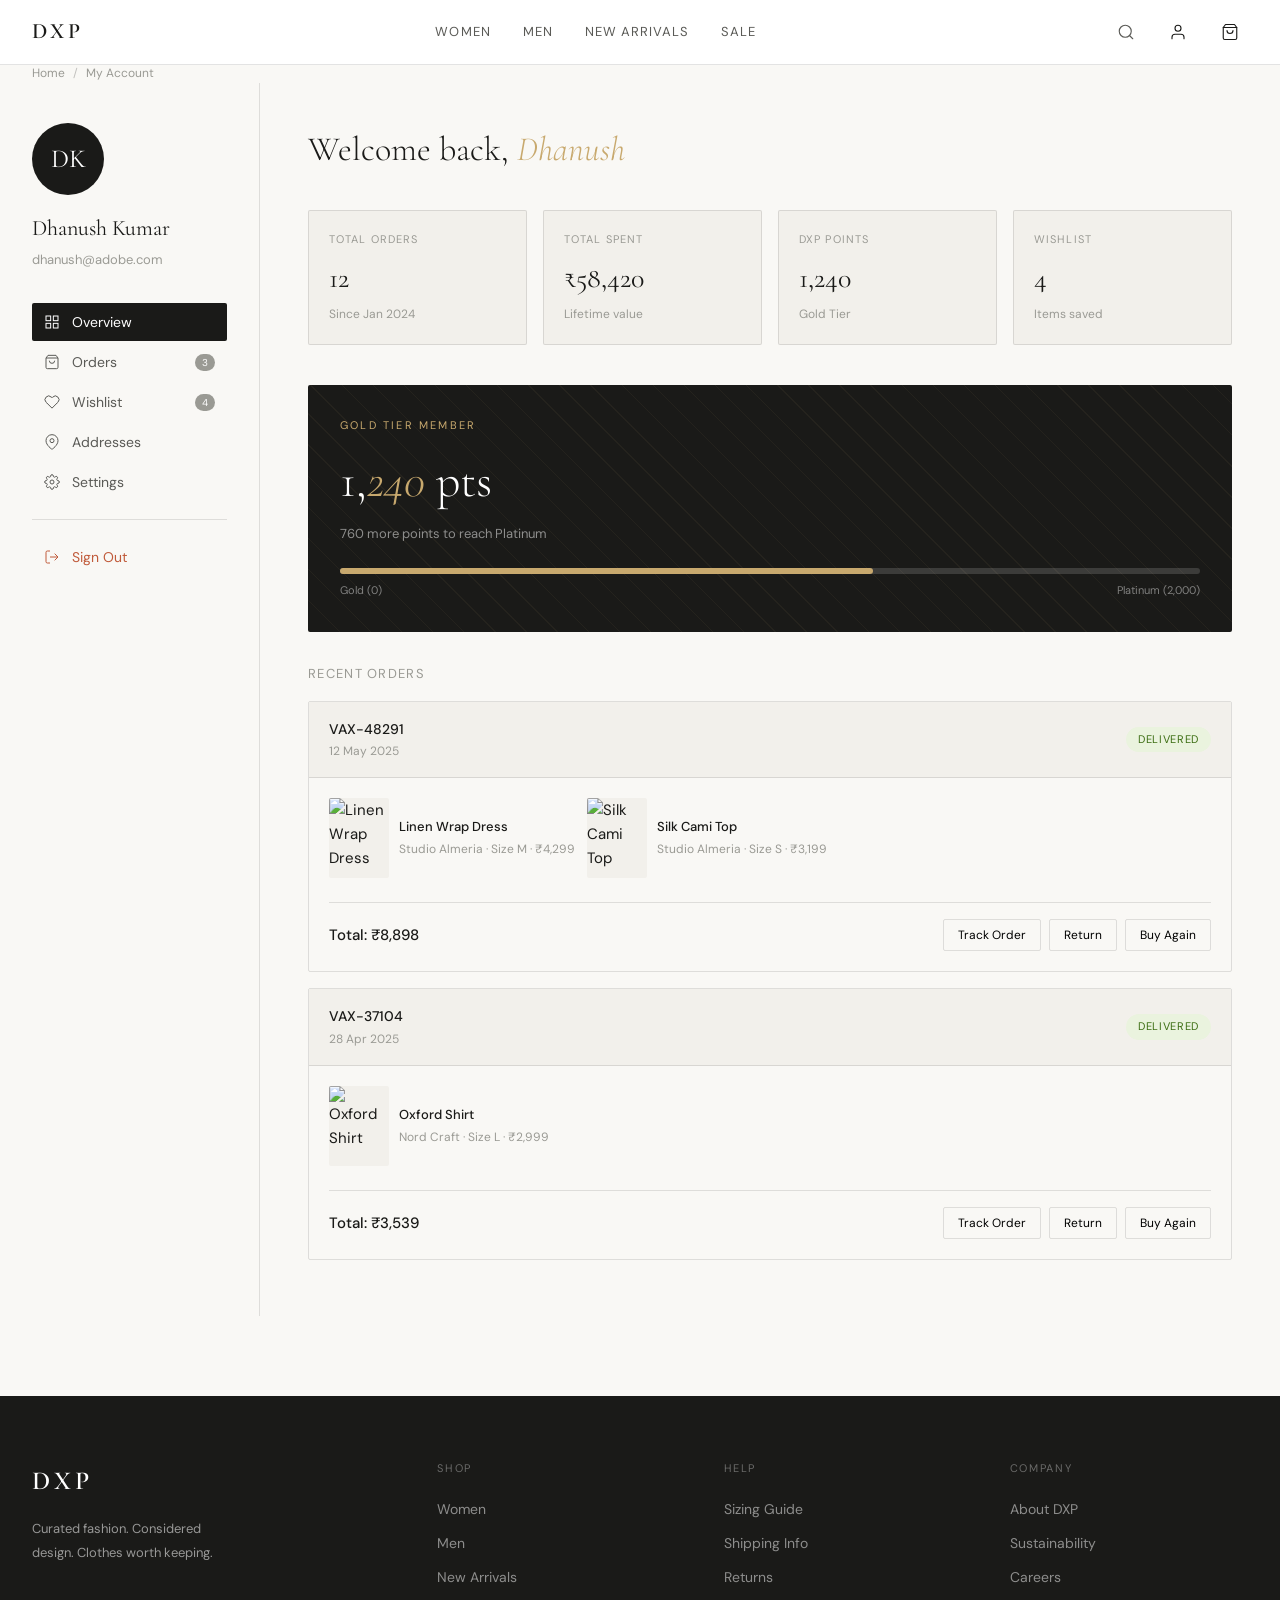
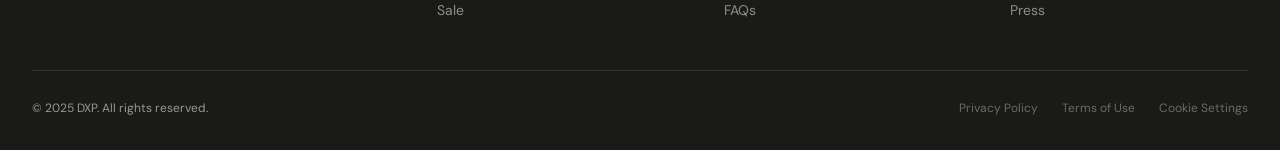
==== account.html @ 45398841 "Initial Commit" ====
<!DOCTYPE html>
<html lang="en">
<head>
  <meta charset="UTF-8">
  <meta name="viewport" content="width=device-width, initial-scale=1.0">
  <title>DXP — My Account</title>
  <link href="https://fonts.googleapis.com/css2?family=Cormorant+Garamond:ital,wght@0,300;0,400;0,600;1,300;1,400&family=DM+Sans:wght@300;400;500&display=swap" rel="stylesheet">
  <link rel="stylesheet" href="css/styles.css">
  <style>
    .account-layout { display: grid; grid-template-columns: 260px 1fr; gap: 0; min-height: calc(100vh - var(--nav-h) - 64px); }

    /* Sidebar */
    .account-sidebar { border-right: 0.5px solid var(--border); padding: 2.5rem 2rem; }
    .profile-avatar  {
      width: 72px; height: 72px; border-radius: 50%;
      background: var(--ink); color: var(--white);
      display: flex; align-items: center; justify-content: center;
      font-family: var(--ff-display); font-size: 26px; font-weight: 400;
      margin-bottom: 1rem;
    }
    .profile-name   { font-family: var(--ff-display); font-size: 22px; font-weight: 400; margin-bottom: 4px; }
    .profile-email  { font-size: 13px; color: var(--ink-mute); margin-bottom: 2rem; }
    .sidebar-nav    { display: flex; flex-direction: column; gap: 2px; }
    .sidebar-item   {
      display: flex; align-items: center; gap: 12px;
      padding: 10px 12px; border-radius: var(--radius);
      font-size: 14px; color: var(--ink-soft);
      cursor: pointer; transition: all 0.15s; border: none; background: none;
      font-family: var(--ff-body); text-align: left; width: 100%;
    }
    .sidebar-item svg { flex-shrink: 0; }
    .sidebar-item:hover  { background: var(--paper-warm); color: var(--ink); }
    .sidebar-item.active { background: var(--ink); color: var(--white); }
    .sidebar-divider { border: none; border-top: 0.5px solid var(--border); margin: 1rem 0; }
    .sidebar-item.danger { color: var(--danger); }
    .sidebar-item.danger:hover { background: #fcebeb; }

    /* Content area */
    .account-content { padding: 2.5rem 3rem; }
    .tab-panel { display: none; }
    .tab-panel.active { display: block; }
    .panel-title { font-family: var(--ff-display); font-size: 34px; font-weight: 300; margin-bottom: 2rem; }

    /* Overview */
    .stats-row { display: grid; grid-template-columns: repeat(4,1fr); gap: 1rem; margin-bottom: 2.5rem; }
    .stat-card { background: var(--paper-warm); border: 0.5px solid var(--border); border-radius: var(--radius); padding: 1.25rem; }
    .stat-label { font-size: 11px; letter-spacing: 0.1em; text-transform: uppercase; color: var(--ink-mute); margin-bottom: 8px; }
    .stat-val   { font-family: var(--ff-display); font-size: 28px; font-weight: 400; }
    .stat-sub   { font-size: 12px; color: var(--ink-mute); margin-top: 4px; }

    .recent-orders-title { font-size: 13px; letter-spacing: 0.1em; text-transform: uppercase; color: var(--ink-mute); margin-bottom: 1rem; }

    /* Orders */
    .order-card { border: 0.5px solid var(--border); border-radius: var(--radius); margin-bottom: 1rem; overflow: hidden; }
    .order-header { display: flex; align-items: center; justify-content: space-between; padding: 1rem 1.25rem; background: var(--paper-warm); border-bottom: 0.5px solid var(--border); }
    .order-num   { font-weight: 500; font-size: 14px; }
    .order-date  { font-size: 12px; color: var(--ink-mute); margin-top: 2px; }
    .order-status { display: inline-block; padding: 4px 12px; border-radius: 20px; font-size: 11px; letter-spacing: 0.06em; text-transform: uppercase; }
    .status-delivered { background: #eaf3de; color: #3b6d11; }
    .status-shipped   { background: #e6f1fb; color: #185fa5; }
    .status-processing{ background: #faeeda; color: #854f0b; }
    .order-body { padding: 1.25rem; }
    .order-items-row { display: flex; gap: 12px; margin-bottom: 1rem; }
    .order-item-img  { width: 60px; aspect-ratio: 3/4; border-radius: var(--radius); overflow: hidden; flex-shrink: 0; background: var(--paper-warm); }
    .order-item-img img { width: 100%; height: 100%; object-fit: cover; }
    .order-item-info { font-size: 13px; }
    .order-item-name { font-weight: 500; margin-bottom: 2px; }
    .order-item-meta { color: var(--ink-mute); font-size: 12px; }
    .order-footer { display: flex; justify-content: space-between; align-items: center; padding-top: 1rem; border-top: 0.5px solid var(--border); }
    .order-total { font-weight: 500; font-size: 15px; }
    .order-actions { display: flex; gap: 8px; }
    .order-action-btn { padding: 7px 14px; border: 0.5px solid var(--border); font-size: 12px; border-radius: var(--radius); font-family: var(--ff-body); cursor: pointer; transition: all 0.15s; background: none; }
    .order-action-btn:hover { background: var(--ink); color: var(--white); border-color: var(--ink); }

    /* Wishlist */
    .wishlist-grid { display: grid; grid-template-columns: repeat(3,1fr); gap: 1.25rem; }
    .wishlist-empty { text-align: center; padding: 4rem 0; }
    .wishlist-empty-title { font-family: var(--ff-display); font-size: 28px; font-weight: 300; margin-bottom: 0.75rem; }
    .wishlist-empty-sub   { font-size: 14px; color: var(--ink-mute); margin-bottom: 2rem; }
    .wishlist-item { position: relative; }
    .wishlist-remove { position: absolute; top: 10px; right: 10px; z-index: 3; width: 28px; height: 28px; background: var(--white); border: 0.5px solid var(--border); border-radius: 50%; display: flex; align-items: center; justify-content: center; cursor: pointer; font-size: 12px; color: var(--ink-mute); transition: all 0.15s; }
    .wishlist-remove:hover { background: var(--danger); color: var(--white); border-color: var(--danger); }

    /* Addresses */
    .addresses-grid { display: grid; grid-template-columns: repeat(2,1fr); gap: 1rem; }
    .address-card { border: 0.5px solid var(--border); border-radius: var(--radius); padding: 1.25rem; position: relative; }
    .address-card.default { border-color: var(--accent); }
    .address-default-badge { position: absolute; top: 12px; right: 12px; background: var(--accent); color: var(--white); font-size: 10px; letter-spacing: 0.08em; text-transform: uppercase; padding: 3px 10px; border-radius: 20px; }
    .address-name { font-weight: 500; margin-bottom: 4px; }
    .address-lines { font-size: 14px; color: var(--ink-soft); line-height: 1.7; }
    .address-actions { display: flex; gap: 8px; margin-top: 1rem; }
    .address-btn { padding: 6px 14px; border: 0.5px solid var(--border); font-size: 12px; border-radius: var(--radius); font-family: var(--ff-body); cursor: pointer; background: none; transition: all 0.15s; }
    .address-btn:hover { background: var(--ink); color: var(--white); border-color: var(--ink); }
    .add-address-card { border: 0.5px dashed var(--border-strong); border-radius: var(--radius); padding: 1.25rem; display: flex; flex-direction: column; align-items: center; justify-content: center; gap: 8px; cursor: pointer; min-height: 140px; transition: all 0.15s; color: var(--ink-mute); }
    .add-address-card:hover { border-color: var(--accent); color: var(--accent); background: rgba(200,169,110,0.04); }
    .add-address-card svg { font-size: 24px; }
    .add-address-label { font-size: 13px; }

    /* Settings */
    .settings-section { margin-bottom: 2.5rem; }
    .settings-section-title { font-size: 13px; letter-spacing: 0.1em; text-transform: uppercase; color: var(--ink-mute); margin-bottom: 1.25rem; padding-bottom: 0.75rem; border-bottom: 0.5px solid var(--border); }
    .settings-row { display: flex; justify-content: space-between; align-items: center; padding: 0.875rem 0; border-bottom: 0.5px solid var(--border); }
    .settings-row:last-child { border-bottom: none; }
    .settings-label { font-size: 14px; }
    .settings-sub   { font-size: 12px; color: var(--ink-mute); margin-top: 2px; }
    .toggle-switch  { position: relative; width: 40px; height: 22px; flex-shrink: 0; }
    .toggle-switch input { opacity: 0; width: 0; height: 0; }
    .toggle-slider {
      position: absolute; cursor: pointer; inset: 0;
      background: var(--border-strong); border-radius: 22px; transition: 0.2s;
    }
    .toggle-slider::before {
      content: ''; position: absolute;
      height: 16px; width: 16px; left: 3px; bottom: 3px;
      background: var(--white); border-radius: 50%; transition: 0.2s;
    }
    .toggle-switch input:checked + .toggle-slider { background: var(--accent); }
    .toggle-switch input:checked + .toggle-slider::before { transform: translateX(18px); }
    .settings-edit-btn { padding: 6px 14px; border: 0.5px solid var(--border); font-size: 12px; border-radius: var(--radius); cursor: pointer; font-family: var(--ff-body); background: none; transition: all 0.15s; }
    .settings-edit-btn:hover { border-color: var(--ink); background: var(--ink); color: var(--white); }

    /* Loyalty */
    .loyalty-card {
      background: var(--ink); color: var(--white);
      border-radius: var(--radius); padding: 2rem;
      margin-bottom: 2rem; position: relative; overflow: hidden;
    }
    .loyalty-pattern {
      position: absolute; inset: 0;
      background-image: repeating-linear-gradient(45deg, rgba(200,169,110,0.06) 0px, rgba(200,169,110,0.06) 1px, transparent 1px, transparent 22px);
    }
    .loyalty-content { position: relative; z-index: 1; }
    .loyalty-tier    { font-size: 11px; letter-spacing: 0.2em; text-transform: uppercase; color: var(--accent); margin-bottom: 0.5rem; }
    .loyalty-points  { font-family: var(--ff-display); font-size: 48px; font-weight: 300; margin-bottom: 4px; }
    .loyalty-points em { font-style: italic; color: var(--accent); }
    .loyalty-sub     { font-size: 13px; color: rgba(255,255,255,0.5); margin-bottom: 1.5rem; }
    .loyalty-bar-wrap { background: rgba(255,255,255,0.15); border-radius: 4px; height: 6px; margin-bottom: 8px; }
    .loyalty-bar     { background: var(--accent); border-radius: 4px; height: 6px; width: 62%; }
    .loyalty-bar-label { display: flex; justify-content: space-between; font-size: 11px; color: rgba(255,255,255,0.45); }
  </style>
  <!-- ADOBE LAUNCH EMBED
  <script src="https://assets.adobedtm.com/YOUR_PROPERTY_ID/launch-EN_XXXXX.min.js" async></script>
  -->
</head>
<body>
<div id="vaux-nav"></div>

<div class="breadcrumb container">
  <a href="index.html">Home</a>
  <span class="sep">/</span>
  <span>My Account</span>
</div>

<div class="account-layout">

  <!-- SIDEBAR -->
  <aside class="account-sidebar">
    <div class="profile-avatar" id="avatar-initials">DK</div>
    <p class="profile-name" id="sidebar-name">Dhanush Kumar</p>
    <p class="profile-email" id="sidebar-email">dhanush@adobe.com</p>

    <nav class="sidebar-nav">
      <button class="sidebar-item active" onclick="switchTab('overview',this)">
        <svg width="16" height="16" viewBox="0 0 24 24" fill="none" stroke="currentColor" stroke-width="1.5"><rect x="3" y="3" width="7" height="7"/><rect x="14" y="3" width="7" height="7"/><rect x="3" y="14" width="7" height="7"/><rect x="14" y="14" width="7" height="7"/></svg>
        Overview
      </button>
      <button class="sidebar-item" onclick="switchTab('orders',this)">
        <svg width="16" height="16" viewBox="0 0 24 24" fill="none" stroke="currentColor" stroke-width="1.5"><path d="M6 2 3 6v14a2 2 0 0 0 2 2h14a2 2 0 0 0 2-2V6l-3-4z"/><line x1="3" y1="6" x2="21" y2="6"/><path d="M16 10a4 4 0 0 1-8 0"/></svg>
        Orders
        <span style="margin-left:auto;background:var(--ink-mute);color:var(--white);font-size:10px;padding:2px 7px;border-radius:10px" id="order-badge">3</span>
      </button>
      <button class="sidebar-item" onclick="switchTab('wishlist',this)">
        <svg width="16" height="16" viewBox="0 0 24 24" fill="none" stroke="currentColor" stroke-width="1.5"><path d="M20.84 4.61a5.5 5.5 0 0 0-7.78 0L12 5.67l-1.06-1.06a5.5 5.5 0 0 0-7.78 7.78l1.06 1.06L12 21.23l7.78-7.78 1.06-1.06a5.5 5.5 0 0 0 0-7.78z"/></svg>
        Wishlist
        <span style="margin-left:auto;background:var(--ink-mute);color:var(--white);font-size:10px;padding:2px 7px;border-radius:10px">4</span>
      </button>
      <button class="sidebar-item" onclick="switchTab('addresses',this)">
        <svg width="16" height="16" viewBox="0 0 24 24" fill="none" stroke="currentColor" stroke-width="1.5"><path d="M21 10c0 7-9 13-9 13s-9-6-9-13a9 9 0 0 1 18 0z"/><circle cx="12" cy="10" r="3"/></svg>
        Addresses
      </button>
      <button class="sidebar-item" onclick="switchTab('settings',this)">
        <svg width="16" height="16" viewBox="0 0 24 24" fill="none" stroke="currentColor" stroke-width="1.5"><circle cx="12" cy="12" r="3"/><path d="M19.4 15a1.65 1.65 0 0 0 .33 1.82l.06.06a2 2 0 0 1-2.83 2.83l-.06-.06a1.65 1.65 0 0 0-1.82-.33 1.65 1.65 0 0 0-1 1.51V21a2 2 0 0 1-4 0v-.09A1.65 1.65 0 0 0 9 19.4a1.65 1.65 0 0 0-1.82.33l-.06.06a2 2 0 0 1-2.83-2.83l.06-.06A1.65 1.65 0 0 0 4.68 15a1.65 1.65 0 0 0-1.51-1H3a2 2 0 0 1 0-4h.09A1.65 1.65 0 0 0 4.6 9a1.65 1.65 0 0 0-.33-1.82l-.06-.06a2 2 0 0 1 2.83-2.83l.06.06A1.65 1.65 0 0 0 9 4.68a1.65 1.65 0 0 0 1-1.51V3a2 2 0 0 1 4 0v.09a1.65 1.65 0 0 0 1 1.51 1.65 1.65 0 0 0 1.82-.33l.06-.06a2 2 0 0 1 2.83 2.83l-.06.06A1.65 1.65 0 0 0 19.4 9a1.65 1.65 0 0 0 1.51 1H21a2 2 0 0 1 0 4h-.09a1.65 1.65 0 0 0-1.51 1z"/></svg>
        Settings
      </button>
      <hr class="sidebar-divider">
      <button class="sidebar-item danger" onclick="showToast('Signed out successfully')">
        <svg width="16" height="16" viewBox="0 0 24 24" fill="none" stroke="currentColor" stroke-width="1.5"><path d="M9 21H5a2 2 0 0 1-2-2V5a2 2 0 0 1 2-2h4"/><polyline points="16 17 21 12 16 7"/><line x1="21" y1="12" x2="9" y2="12"/></svg>
        Sign Out
      </button>
    </nav>
  </aside>

  <!-- CONTENT -->
  <div class="account-content">

    <!-- OVERVIEW TAB -->
    <div class="tab-panel active" id="tab-overview">
      <h1 class="panel-title">Welcome back, <em style="font-style:italic;color:var(--accent)">Dhanush</em></h1>

      <div class="stats-row">
        <div class="stat-card">
          <p class="stat-label">Total Orders</p>
          <p class="stat-val">12</p>
          <p class="stat-sub">Since Jan 2024</p>
        </div>
        <div class="stat-card">
          <p class="stat-label">Total Spent</p>
          <p class="stat-val">₹58,420</p>
          <p class="stat-sub">Lifetime value</p>
        </div>
        <div class="stat-card">
          <p class="stat-label">DXP Points</p>
          <p class="stat-val">1,240</p>
          <p class="stat-sub">Gold Tier</p>
        </div>
        <div class="stat-card">
          <p class="stat-label">Wishlist</p>
          <p class="stat-val">4</p>
          <p class="stat-sub">Items saved</p>
        </div>
      </div>

      <!-- Loyalty card -->
      <div class="loyalty-card">
        <div class="loyalty-pattern"></div>
        <div class="loyalty-content">
          <p class="loyalty-tier">Gold Tier Member</p>
          <p class="loyalty-points">1,<em>240</em> pts</p>
          <p class="loyalty-sub">760 more points to reach Platinum</p>
          <div class="loyalty-bar-wrap"><div class="loyalty-bar"></div></div>
          <div class="loyalty-bar-label"><span>Gold (0)</span><span>Platinum (2,000)</span></div>
        </div>
      </div>

      <!-- Recent orders -->
      <p class="recent-orders-title">Recent Orders</p>
      <div id="overview-orders"></div>
    </div>

    <!-- ORDERS TAB -->
    <div class="tab-panel" id="tab-orders">
      <h1 class="panel-title">My Orders</h1>
      <div id="all-orders"></div>
    </div>

    <!-- WISHLIST TAB -->
    <div class="tab-panel" id="tab-wishlist">
      <h1 class="panel-title">Wishlist</h1>
      <div class="wishlist-grid" id="wishlist-grid"></div>
    </div>

    <!-- ADDRESSES TAB -->
    <div class="tab-panel" id="tab-addresses">
      <h1 class="panel-title">Saved Addresses</h1>
      <div class="addresses-grid">
        <div class="address-card default">
          <span class="address-default-badge">Default</span>
          <p class="address-name">Dhanush Kumar</p>
          <p class="address-lines">Flat 204, Prestige Elysian<br>Bannerghatta Road<br>Bengaluru, Karnataka 560076<br>+91 98765 43210</p>
          <div class="address-actions">
            <button class="address-btn">Edit</button>
            <button class="address-btn">Remove</button>
          </div>
        </div>
        <div class="address-card">
          <p class="address-name">Office — Adobe</p>
          <p class="address-lines">Adobe India Pvt Ltd<br>Prestige Ferns Galaxy<br>Whitefield, Bengaluru 560066<br>+91 98765 43210</p>
          <div class="address-actions">
            <button class="address-btn">Edit</button>
            <button class="address-btn">Set as Default</button>
          </div>
        </div>
        <div class="add-address-card" onclick="showToast('Add address coming soon')">
          <svg width="24" height="24" viewBox="0 0 24 24" fill="none" stroke="currentColor" stroke-width="1.5"><circle cx="12" cy="12" r="10"/><line x1="12" y1="8" x2="12" y2="16"/><line x1="8" y1="12" x2="16" y2="12"/></svg>
          <span class="add-address-label">Add New Address</span>
        </div>
      </div>
    </div>

    <!-- SETTINGS TAB -->
    <div class="tab-panel" id="tab-settings">
      <h1 class="panel-title">Account Settings</h1>

      <div class="settings-section">
        <p class="settings-section-title">Personal Information</p>
        <div style="display:grid;grid-template-columns:1fr 1fr;gap:1rem;margin-bottom:1rem">
          <div class="form-group">
            <label class="form-label">First Name</label>
            <input type="text" class="form-input" value="Dhanush">
          </div>
          <div class="form-group">
            <label class="form-label">Last Name</label>
            <input type="text" class="form-input" value="Kumar">
          </div>
          <div class="form-group">
            <label class="form-label">Email</label>
            <input type="email" class="form-input" value="dhanush@adobe.com">
          </div>
          <div class="form-group">
            <label class="form-label">Phone</label>
            <input type="tel" class="form-input" value="+91 98765 43210">
          </div>
        </div>
        <button class="btn-primary" onclick="showToast('Profile updated successfully')">Save Changes</button>
      </div>

      <div class="settings-section">
        <p class="settings-section-title">Password</p>
        <div style="display:grid;grid-template-columns:1fr 1fr;gap:1rem;margin-bottom:1rem">
          <div class="form-group">
            <label class="form-label">Current Password</label>
            <input type="password" class="form-input" placeholder="&bull;&bull;&bull;&bull;&bull;&bull;&bull;&bull;">
          </div>
          <div></div>
          <div class="form-group">
            <label class="form-label">New Password</label>
            <input type="password" class="form-input" placeholder="&bull;&bull;&bull;&bull;&bull;&bull;&bull;&bull;">
          </div>
          <div class="form-group">
            <label class="form-label">Confirm New Password</label>
            <input type="password" class="form-input" placeholder="&bull;&bull;&bull;&bull;&bull;&bull;&bull;&bull;">
          </div>
        </div>
        <button class="btn-outline" onclick="showToast('Password updated')">Update Password</button>
      </div>

      <div class="settings-section">
        <p class="settings-section-title">Notifications</p>
        <div class="settings-row">
          <div>
            <p class="settings-label">Order updates</p>
            <p class="settings-sub">Shipping, delivery, and return notifications</p>
          </div>
          <label class="toggle-switch"><input type="checkbox" checked><span class="toggle-slider"></span></label>
        </div>
        <div class="settings-row">
          <div>
            <p class="settings-label">New arrivals</p>
            <p class="settings-sub">Be first to know about new collections</p>
          </div>
          <label class="toggle-switch"><input type="checkbox" checked><span class="toggle-slider"></span></label>
        </div>
        <div class="settings-row">
          <div>
            <p class="settings-label">Sale alerts</p>
            <p class="settings-sub">Exclusive member discounts and flash sales</p>
          </div>
          <label class="toggle-switch"><input type="checkbox"><span class="toggle-slider"></span></label>
        </div>
        <div class="settings-row">
          <div>
            <p class="settings-label">Wishlist price drops</p>
            <p class="settings-sub">Get notified when a saved item goes on sale</p>
          </div>
          <label class="toggle-switch"><input type="checkbox" checked><span class="toggle-slider"></span></label>
        </div>
        <div class="settings-row">
          <div>
            <p class="settings-label">Marketing emails</p>
            <p class="settings-sub">Style guides, lookbooks, and editorial content</p>
          </div>
          <label class="toggle-switch"><input type="checkbox"><span class="toggle-slider"></span></label>
        </div>
      </div>

      <div class="settings-section">
        <p class="settings-section-title">Preferences</p>
        <div class="settings-row">
          <div>
            <p class="settings-label">Default size</p>
            <p class="settings-sub">Pre-select your size on product pages</p>
          </div>
          <select class="form-select" style="width:auto;padding:7px 12px">
            <option>M</option><option>XS</option><option>S</option><option>L</option><option>XL</option>
          </select>
        </div>
        <div class="settings-row">
          <div>
            <p class="settings-label">Currency</p>
            <p class="settings-sub">Prices displayed in</p>
          </div>
          <select class="form-select" style="width:auto;padding:7px 12px">
            <option>INR (₹)</option><option>USD ($)</option><option>EUR (&euro;)</option>
          </select>
        </div>
      </div>

      <div class="settings-section">
        <p class="settings-section-title" style="color:var(--danger);border-color:rgba(192,90,58,0.2)">Danger Zone</p>
        <div class="settings-row">
          <div>
            <p class="settings-label">Delete Account</p>
            <p class="settings-sub">Permanently remove your account and all data</p>
          </div>
          <button class="settings-edit-btn" style="border-color:var(--danger);color:var(--danger)" onclick="showToast('Please contact support to delete your account')">Delete</button>
        </div>
      </div>
    </div>

  </div>
</div>

<div id="vaux-footer"></div>
<div id="vaux-toast"></div>

<script src="js/data.js"></script>
<script src="js/nav.js"></script>
<script src="js/footer.js"></script>
<script src="js/analytics.js"></script>
<script>
  VAUX.nav.init('');
  VAUX.footer.init();

  // Sample orders data
  var ORDERS = [
    {
      id: 'VAX-48291', date: '12 May 2025', status: 'Delivered',
      items: [
        { name: 'Linen Wrap Dress', brand: 'Studio Almeria', size: 'M', image: VAUX.PRODUCTS[0].image, price: 4299 },
        { name: 'Silk Cami Top',    brand: 'Studio Almeria', size: 'S', image: VAUX.PRODUCTS[3].image, price: 3199 }
      ],
      total: 8898
    },
    {
      id: 'VAX-37104', date: '28 Apr 2025', status: 'Delivered',
      items: [
        { name: 'Oxford Shirt', brand: 'Nord Craft', size: 'L', image: VAUX.PRODUCTS[5].image, price: 2999 }
      ],
      total: 3539
    },
    {
      id: 'VAX-29836', date: '5 Apr 2025', status: 'Delivered',
      items: [
        { name: 'Merino Turtleneck', brand: 'Woolen & Co', size: 'M', image: VAUX.PRODUCTS[6].image, price: 5499 },
        { name: 'Slim Chino',        brand: 'Nord Craft',  size: '32', image: VAUX.PRODUCTS[4].image, price: 3499 }
      ],
      total: 10588
    }
  ];

  function orderCardHTML(order) {
    var statusClass = order.status === 'Delivered' ? 'status-delivered' : order.status === 'Shipped' ? 'status-shipped' : 'status-processing';
    return `<div class="order-card">
      <div class="order-header">
        <div>
          <p class="order-num">${order.id}</p>
          <p class="order-date">${order.date}</p>
        </div>
        <span class="order-status ${statusClass}">${order.status}</span>
      </div>
      <div class="order-body">
        <div class="order-items-row">
          ${order.items.map(function(item) {
            return `<div style="display:flex;gap:10px;align-items:center;margin-bottom:8px">
              <div class="order-item-img"><img src="${item.image}" alt="${item.name}"></div>
              <div class="order-item-info">
                <p class="order-item-name">${item.name}</p>
                <p class="order-item-meta">${item.brand} &middot; Size ${item.size} &middot; ${VAUX.fmt(item.price)}</p>
              </div>
            </div>`;
          }).join('')}
        </div>
        <div class="order-footer">
          <span class="order-total">Total: ${VAUX.fmt(order.total)}</span>
          <div class="order-actions">
            <button class="order-action-btn">Track Order</button>
            <button class="order-action-btn" onclick="showToast('Return requested for ${order.id}')">Return</button>
            <button class="order-action-btn" onclick="window.location.href='plp.html?cat=All'">Buy Again</button>
          </div>
        </div>
      </div>
    </div>`;
  }

  // Render overview orders (latest 2)
  document.getElementById('overview-orders').innerHTML = ORDERS.slice(0,2).map(orderCardHTML).join('');
  // Render all orders
  document.getElementById('all-orders').innerHTML = ORDERS.map(orderCardHTML).join('');

  // Wishlist - use first 4 products
  var wishlistProducts = VAUX.PRODUCTS.slice(0,4);
  document.getElementById('wishlist-grid').innerHTML = wishlistProducts.map(function(p) {
    return `<div class="wishlist-item product-card">
      <div class="product-img-wrap" onclick="window.location.href='pdp.html?id=${p.id}'">
        <img src="${p.image}" alt="${p.name}" loading="lazy">
        ${p.tag ? `<span class="product-tag ${p.tag.toLowerCase()}">${p.tag}</span>` : ''}
        <div class="product-actions">
          <button class="product-action-btn" onclick="event.stopPropagation();VAUX.addToCart(${p.id},'M','Default',1);showToast('${p.name} added to bag')">Add to Bag</button>
        </div>
        <button class="wishlist-remove" onclick="event.stopPropagation();showToast('Removed from wishlist')">&#10005;</button>
      </div>
      <p class="product-brand">${p.brand}</p>
      <p class="product-name">${p.name}</p>
      <p class="product-price">${p.oldPrice ? '<span class="old">'+VAUX.fmt(p.oldPrice)+'</span><span class="sale">'+VAUX.fmt(p.price)+'</span>' : VAUX.fmt(p.price)}</p>
    </div>`;
  }).join('');

  function switchTab(tab, el) {
    document.querySelectorAll('.tab-panel').forEach(function(p) { p.classList.remove('active'); });
    document.querySelectorAll('.sidebar-item').forEach(function(b) { b.classList.remove('active'); });
    document.getElementById('tab-' + tab).classList.add('active');
    el.classList.add('active');
  }

  function showToast(msg) {
    var t = document.getElementById('vaux-toast');
    t.textContent = msg; t.classList.add('show');
    setTimeout(function() { t.classList.remove('show'); }, 2600);
  }

  // ACDL: page view
  VAUX.analytics.pageView({ pageName: 'dxp:account', pageType: 'account', siteSectionL1: 'account', channel: 'ecommerce' });
</script>
</body>
</html>
---- css/styles.css ----
*, *::before, *::after { box-sizing: border-box; margin: 0; padding: 0; }

:root {
  --ink:          #1a1a18;
  --ink-soft:     #5a5a56;
  --ink-mute:     #9a9a94;
  --paper:        #f9f8f5;
  --paper-warm:   #f2f0eb;
  --white:        #ffffff;
  --accent:       #c8a96e;
  --accent-dark:  #9e7f45;
  --success:      #3b6d11;
  --danger:       #c05a3a;
  --border:       rgba(26,26,24,0.12);
  --border-strong:rgba(26,26,24,0.25);
  --nav-h:        64px;
  --radius:       2px;
  --ff-display:   'Cormorant Garamond', Georgia, serif;
  --ff-body:      'DM Sans', system-ui, sans-serif;
}

html  { scroll-behavior: smooth; }
body  { font-family: var(--ff-body); background: var(--paper); color: var(--ink); font-size: 15px; line-height: 1.6; padding-top: var(--nav-h); }
a     { color: inherit; text-decoration: none; }
img   { display: block; width: 100%; height: 100%; object-fit: cover; }
button { cursor: pointer; font-family: var(--ff-body); border: none; background: none; }

/* NAV */
#vaux-nav { position: fixed; top: 0; left: 0; right: 0; z-index: 200; background: var(--white); border-bottom: 0.5px solid var(--border); }
.nav-inner { display: flex; align-items: center; justify-content: space-between; height: var(--nav-h); padding: 0 2rem; }
.nav-logo { font-family: var(--ff-display); font-size: 22px; font-weight: 600; letter-spacing: 0.18em; color: var(--ink); }
.nav-links { display: flex; gap: 2rem; }
.nav-links a { font-size: 13px; letter-spacing: 0.08em; text-transform: uppercase; color: var(--ink-soft); transition: color 0.2s; }
.nav-links a:hover, .nav-links a.active { color: var(--ink); }
.nav-right { display: flex; gap: 1rem; align-items: center; }
.nav-icon-btn { display: flex; align-items: center; justify-content: center; width: 36px; height: 36px; color: var(--ink-soft); transition: color 0.2s; border-radius: 50%; position: relative; }
.nav-icon-btn:hover { color: var(--ink); }
.cart-badge { position: absolute; top: -2px; right: -2px; background: var(--accent); color: var(--white); font-size: 10px; font-weight: 500; width: 17px; height: 17px; border-radius: 50%; align-items: center; justify-content: center; }
.search-drawer { display: none; border-top: 0.5px solid var(--border); background: var(--white); }
.search-drawer.open { display: block; }
.search-inner { display: flex; align-items: center; gap: 1rem; padding: 0.875rem 2rem; color: var(--ink-mute); }
.search-inner input { flex: 1; border: none; outline: none; font-family: var(--ff-body); font-size: 15px; background: none; color: var(--ink); }
.search-inner input::placeholder { color: var(--ink-mute); }

/* BUTTONS */
.btn-primary { display: inline-block; padding: 14px 32px; background: var(--ink); color: var(--white); font-size: 12px; letter-spacing: 0.12em; text-transform: uppercase; border-radius: var(--radius); border: none; font-family: var(--ff-body); cursor: pointer; transition: background 0.2s; }
.btn-primary:hover { background: var(--accent-dark); }
.btn-primary.accent { background: var(--accent); }
.btn-primary.accent:hover { background: var(--accent-dark); }
.btn-outline { display: inline-block; padding: 13px 32px; border: 0.5px solid var(--border-strong); color: var(--ink); font-size: 12px; letter-spacing: 0.12em; text-transform: uppercase; border-radius: var(--radius); background: none; font-family: var(--ff-body); cursor: pointer; transition: all 0.2s; }
.btn-outline:hover { background: var(--ink); color: var(--white); border-color: var(--ink); }

/* PRODUCT CARD */
.product-card { cursor: pointer; }
.product-img-wrap { aspect-ratio: 3/4; background: var(--paper-warm); position: relative; overflow: hidden; margin-bottom: 0.875rem; border-radius: var(--radius); }
.product-img-wrap img { position: absolute; inset: 0; width: 100%; height: 100%; object-fit: cover; transition: transform 0.5s ease; }
.product-img-wrap:hover img { transform: scale(1.04); }
.product-img-wrap:hover .product-actions { opacity: 1; transform: translateY(0); }
.product-tag { position: absolute; top: 12px; left: 12px; background: var(--ink); color: var(--white); font-size: 10px; letter-spacing: 0.1em; text-transform: uppercase; padding: 4px 10px; border-radius: var(--radius); z-index: 2; }
.product-tag.sale { background: var(--accent); }
.product-actions { position: absolute; bottom: 0; left: 0; right: 0; padding: 0.875rem; opacity: 0; transform: translateY(8px); transition: all 0.22s ease; display: flex; gap: 8px; z-index: 2; }
.product-action-btn { flex: 1; padding: 9px 0; background: var(--white); border: 0.5px solid var(--border); font-size: 11px; letter-spacing: 0.08em; text-transform: uppercase; border-radius: var(--radius); transition: all 0.18s; font-family: var(--ff-body); cursor: pointer; }
.product-action-btn:hover { background: var(--ink); color: var(--white); }
.product-action-btn.wish { flex: 0; padding: 9px 14px; font-size: 16px; }
.product-brand { font-size: 11px; color: var(--ink-mute); letter-spacing: 0.06em; text-transform: uppercase; margin-bottom: 4px; }
.product-name  { font-family: var(--ff-display); font-size: 17px; font-weight: 400; margin-bottom: 5px; }
.product-price { font-size: 14px; font-weight: 500; }
.product-price .old  { text-decoration: line-through; color: var(--ink-mute); font-weight: 400; margin-right: 8px; }
.product-price .sale { color: var(--danger); }
.product-swatches { display: flex; gap: 6px; margin-top: 8px; }
.swatch { width: 14px; height: 14px; border-radius: 50%; border: 0.5px solid var(--border-strong); cursor: pointer; }

/* SECTION */
.section-header { display: flex; align-items: baseline; justify-content: space-between; margin-bottom: 2rem; }
.section-title  { font-family: var(--ff-display); font-size: 32px; font-weight: 400; }
.section-link   { font-size: 12px; color: var(--accent); letter-spacing: 0.06em; text-decoration: underline; text-underline-offset: 3px; }

/* BREADCRUMB */
.breadcrumb { padding: 1.25rem 2rem 0; font-size: 12px; color: var(--ink-mute); display: flex; gap: 8px; align-items: center; }
.breadcrumb a { color: var(--ink-mute); }
.breadcrumb a:hover { color: var(--ink); }
.breadcrumb .sep { color: var(--border-strong); }

/* TOAST */
#vaux-toast { position: fixed; bottom: 2rem; right: 2rem; z-index: 999; background: var(--ink); color: var(--white); padding: 0.875rem 1.5rem; border-radius: var(--radius); font-size: 14px; pointer-events: none; opacity: 0; transform: translateY(12px); transition: all 0.28s ease; }
#vaux-toast.show { opacity: 1; transform: translateY(0); }

/* FOOTER */
#vaux-footer { background: var(--ink); color: rgba(255,255,255,0.55); padding: 4rem 2rem 2rem; margin-top: 5rem; }
.footer-top { display: grid; grid-template-columns: 1.5fr repeat(3,1fr); gap: 3rem; margin-bottom: 3rem; }
.footer-logo { font-family: var(--ff-display); font-size: 26px; font-weight: 600; color: var(--white); letter-spacing: 0.18em; margin-bottom: 1rem; }
.footer-tagline { font-size: 13px; line-height: 1.8; max-width: 210px; }
.footer-col-title { font-size: 11px; letter-spacing: 0.15em; text-transform: uppercase; color: rgba(255,255,255,0.35); margin-bottom: 1.25rem; }
.footer-links { list-style: none; display: flex; flex-direction: column; gap: 0.6rem; }
.footer-links li a { font-size: 14px; color: rgba(255,255,255,0.5); transition: color 0.2s; }
.footer-links li a:hover { color: var(--white); }
.footer-bottom { border-top: 0.5px solid rgba(255,255,255,0.1); padding-top: 1.75rem; display: flex; justify-content: space-between; align-items: center; }
.footer-copy { font-size: 12px; }
.footer-legal { display: flex; gap: 1.5rem; }
.footer-legal a { font-size: 12px; color: rgba(255,255,255,0.35); }

/* MARQUEE */
.marquee-wrap { overflow: hidden; border-top: 0.5px solid var(--border); border-bottom: 0.5px solid var(--border); background: var(--white); padding: 10px 0; }
.marquee-track { display: flex; white-space: nowrap; animation: marquee 28s linear infinite; }
.marquee-item { font-size: 11px; letter-spacing: 0.2em; text-transform: uppercase; color: var(--ink-mute); padding: 0 2rem; }
.marquee-dot { color: var(--accent); }
@keyframes marquee { from { transform: translateX(0); } to { transform: translateX(-50%); } }

/* FORMS */
.form-row { display: grid; grid-template-columns: 1fr 1fr; gap: 1rem; margin-bottom: 1rem; }
.form-row.full { grid-template-columns: 1fr; }
.form-group { display: flex; flex-direction: column; gap: 6px; }
.form-label { font-size: 11px; letter-spacing: 0.1em; text-transform: uppercase; color: var(--ink-soft); }
.form-input { border: 0.5px solid var(--border); padding: 11px 14px; font-size: 14px; font-family: var(--ff-body); border-radius: var(--radius); background: var(--white); color: var(--ink); outline: none; transition: border-color 0.15s; }
.form-input:focus { border-color: var(--accent); }
.form-select { border: 0.5px solid var(--border); padding: 11px 14px; font-size: 14px; font-family: var(--ff-body); border-radius: var(--radius); background: var(--white); color: var(--ink); outline: none; width: 100%; }

/* UTILS */
.container { padding: 0 2rem; }
.hidden { display: none !important; }
.text-mute    { color: var(--ink-mute); }
.text-accent  { color: var(--accent); }
.text-success { color: var(--success); }
.text-danger  { color: var(--danger); }
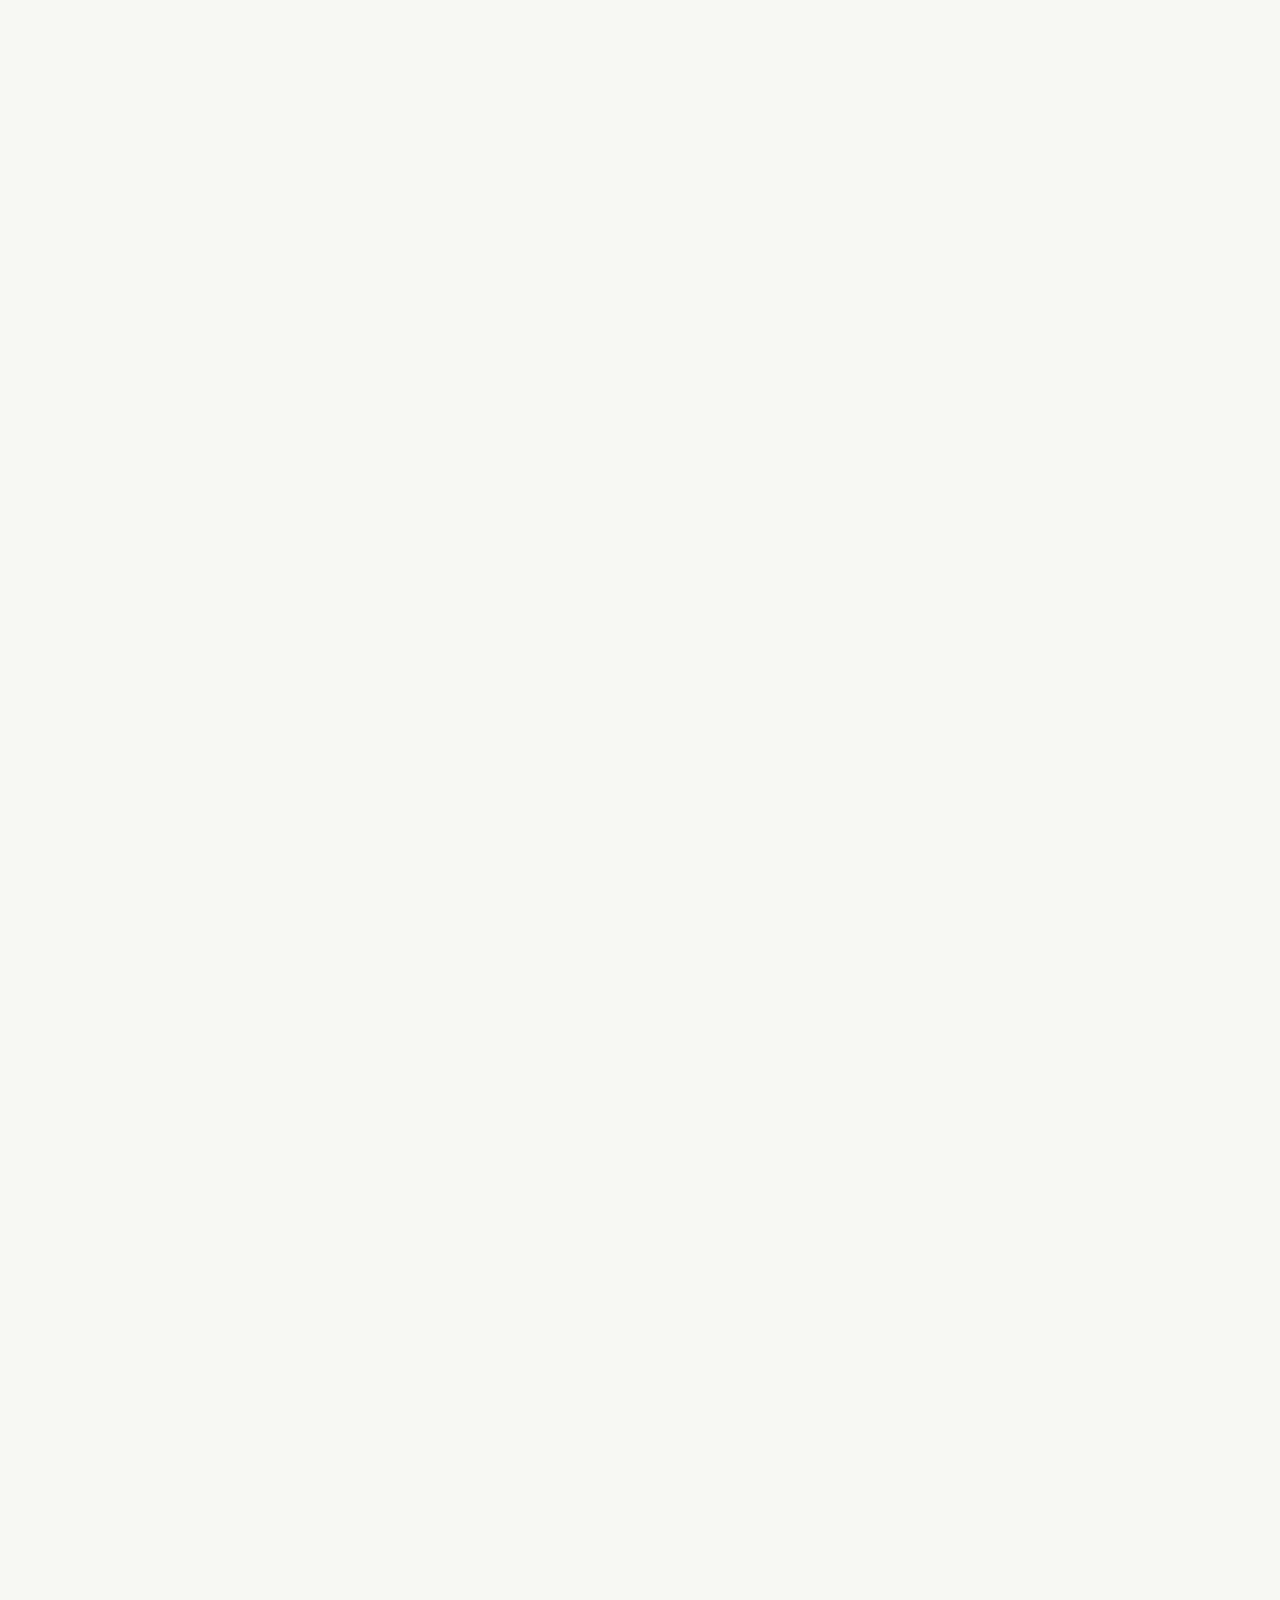
==== commit 6ab0fa4b: "Added prehiding snippet" ====
--- a/account.html
+++ b/account.html
@@ -4,6 +4,26 @@
   <meta charset="UTF-8">
   <meta name="viewport" content="width=device-width, initial-scale=1.0">
   <title>DXP — My Account</title>
+  <script>
+    ;(function(win, doc, style, timeout) {
+    var STYLE_ID = 'at-body-style';
+    function getParent() { return doc.getElementsByTagName('head')[0]; }
+    function addStyle(parent, id, def) {
+      if (!parent) { return; }
+      var style = doc.createElement('style');
+      style.id = id; style.innerHTML = def;
+      parent.appendChild(style);
+    }
+    function removeStyle(parent, id) {
+      if (!parent) { return; }
+      var style = doc.getElementById(id);
+      if (!style) { return; }
+      parent.removeChild(style);
+    }
+    addStyle(getParent(), STYLE_ID, style);
+    setTimeout(function() { removeStyle(getParent(), STYLE_ID); }, timeout);
+    }(window, document, "body {opacity: 0 !important}", 3000));
+  </script>
   <link href="https://fonts.googleapis.com/css2?family=Cormorant+Garamond:ital,wght@0,300;0,400;0,600;1,300;1,400&family=DM+Sans:wght@300;400;500&display=swap" rel="stylesheet">
   <link rel="stylesheet" href="css/styles.css">
   <style>
@@ -481,7 +501,7 @@
   var wishlistProducts = VAUX.PRODUCTS.slice(0,4);
   document.getElementById('wishlist-grid').innerHTML = wishlistProducts.map(function(p) {
     return `<div class="wishlist-item product-card">
-      <div class="product-img-wrap" onclick="window.location.href='pdp.html?id=${p.id}'">
+      <div class="product-img-wrap" onclick="VAUX.analytics.trackedNavigate('${p.name}', 'wishlist', 'pdp.html?id=${p.id}')">
         <img src="${p.image}" alt="${p.name}" loading="lazy">
         ${p.tag ? `<span class="product-tag ${p.tag.toLowerCase()}">${p.tag}</span>` : ''}
         <div class="product-actions">
